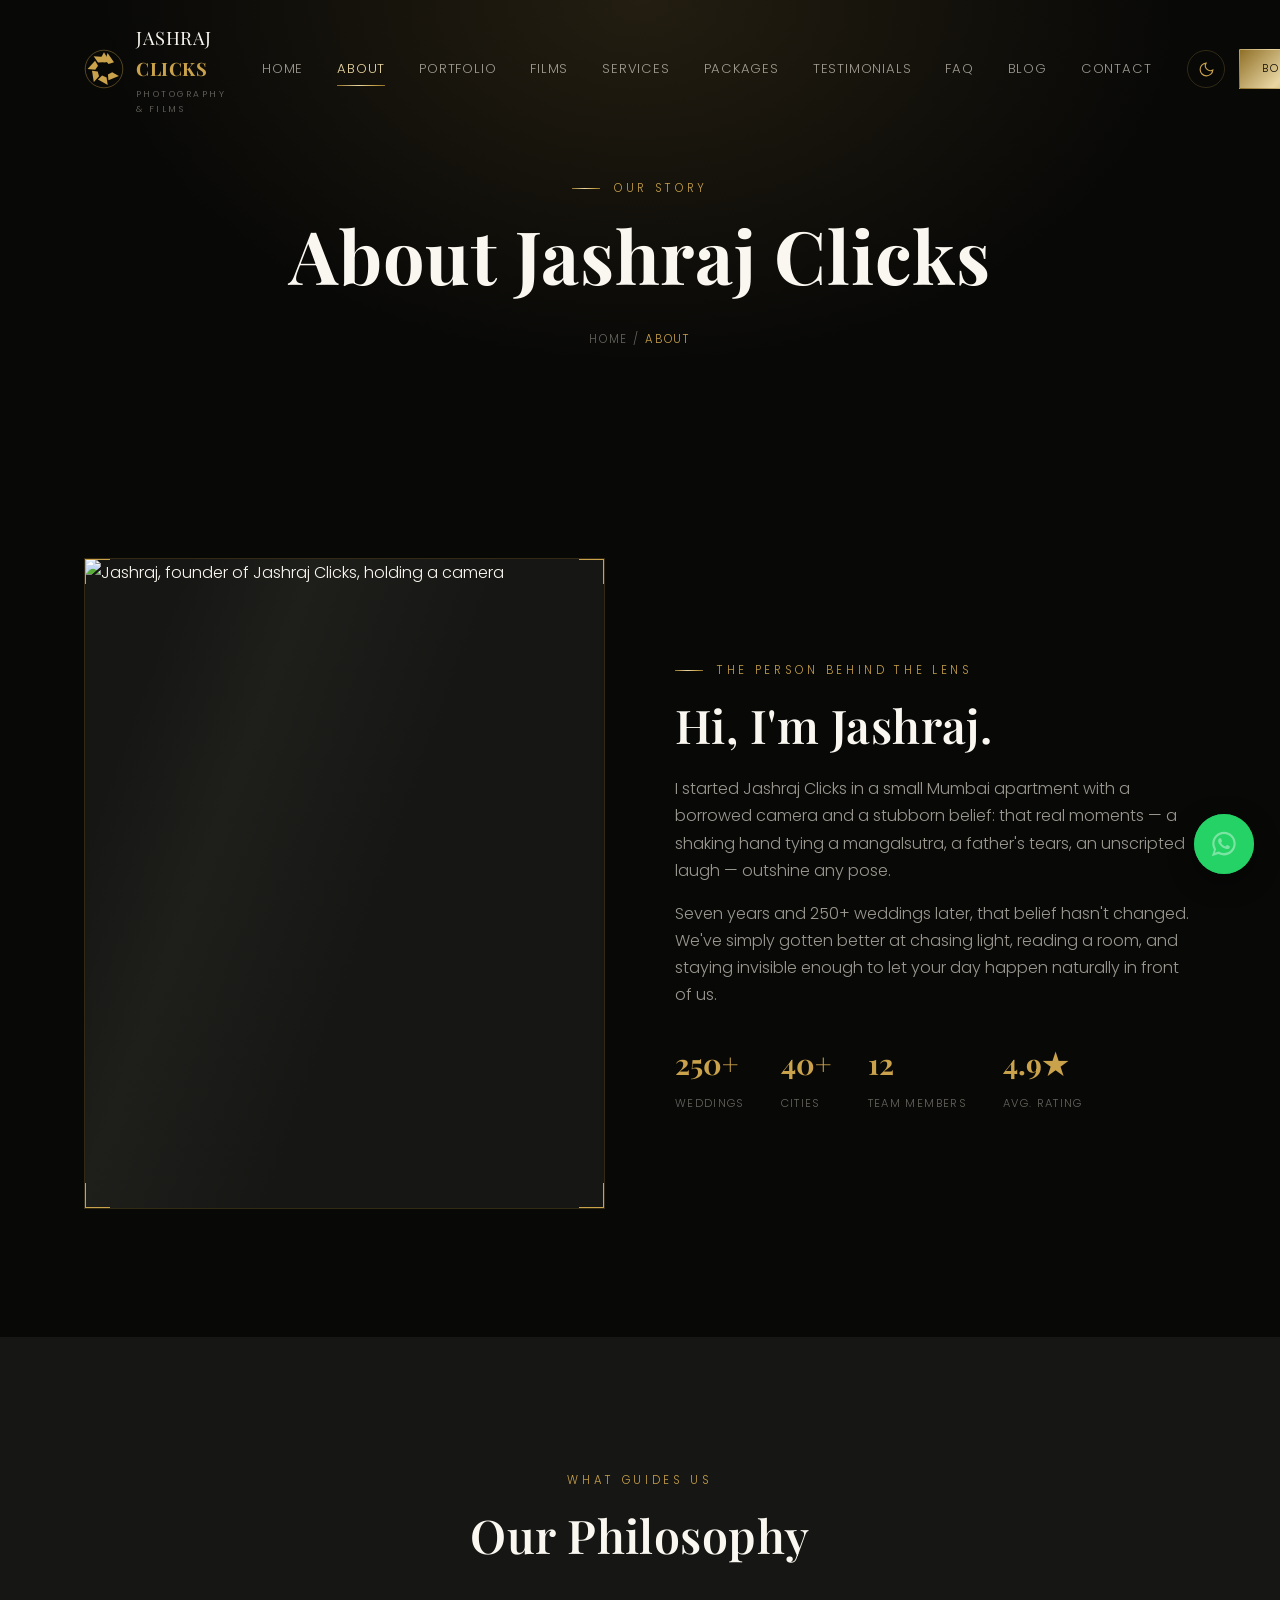
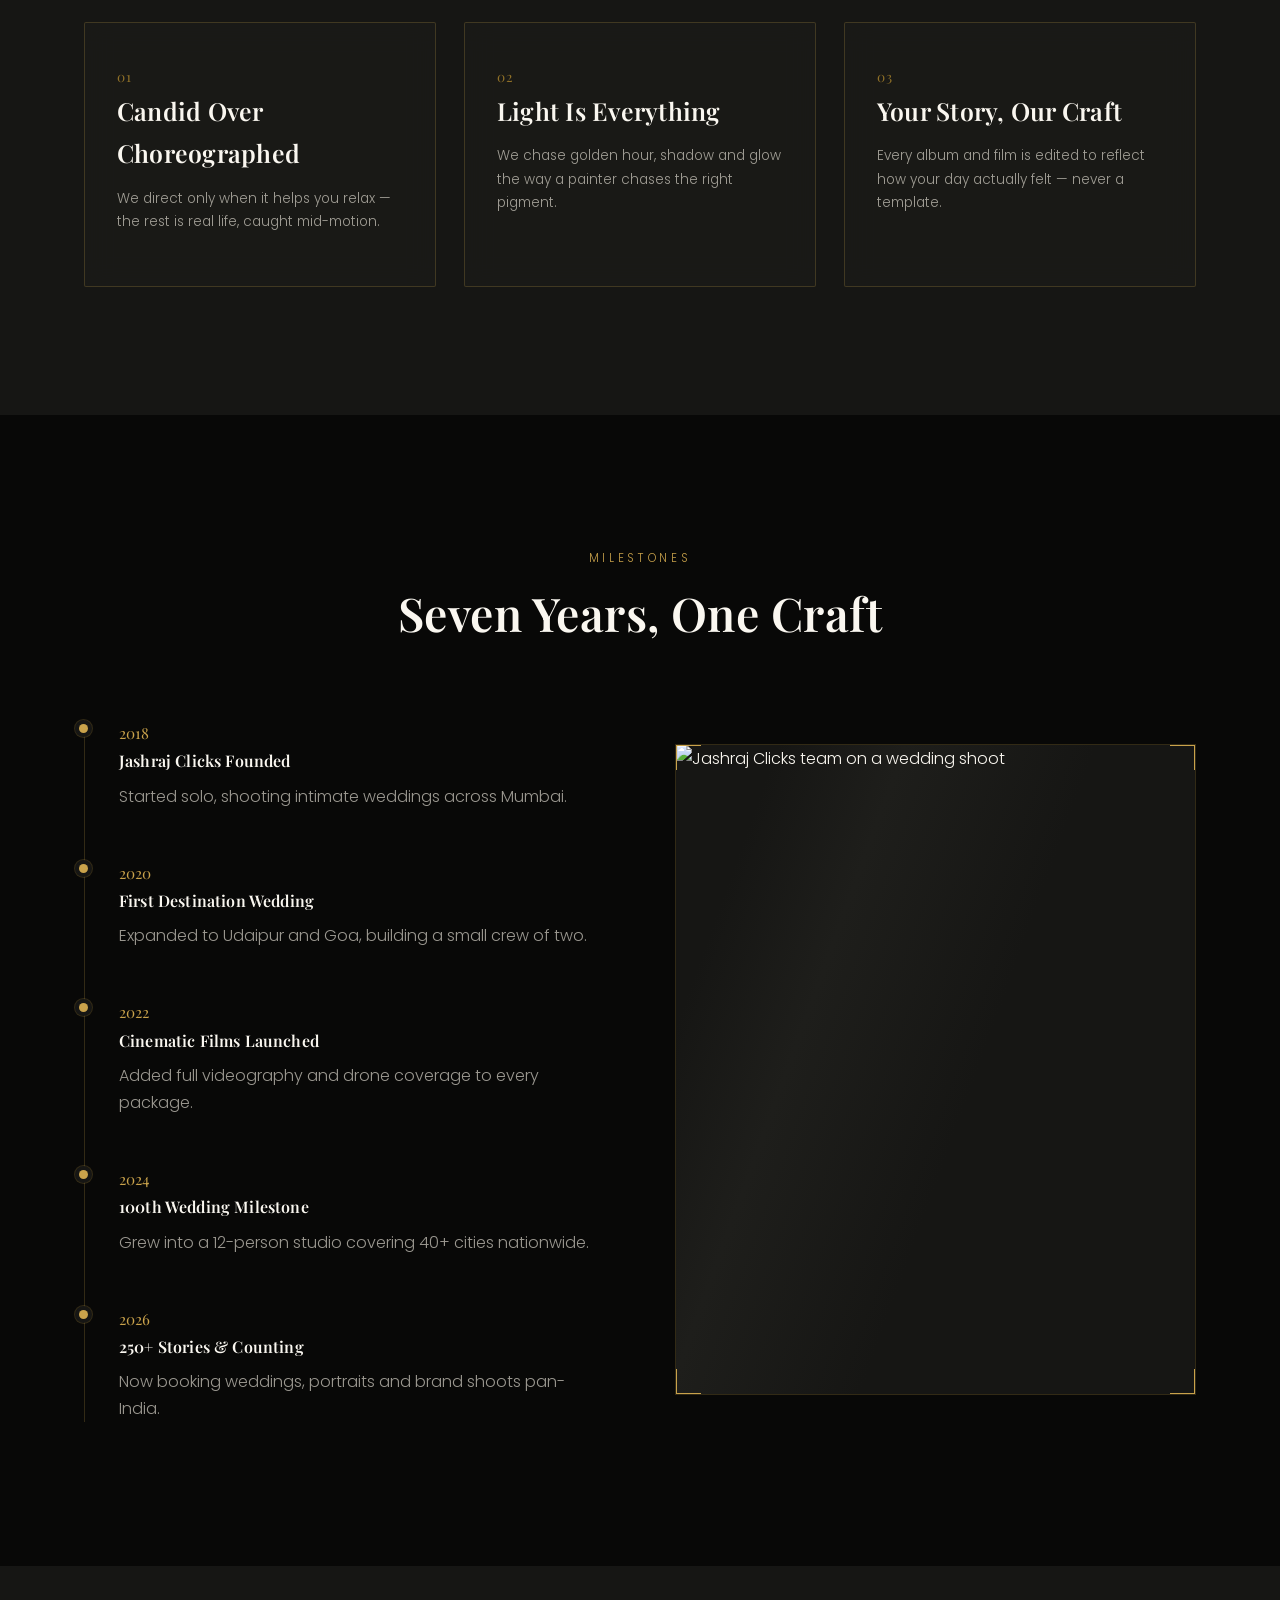
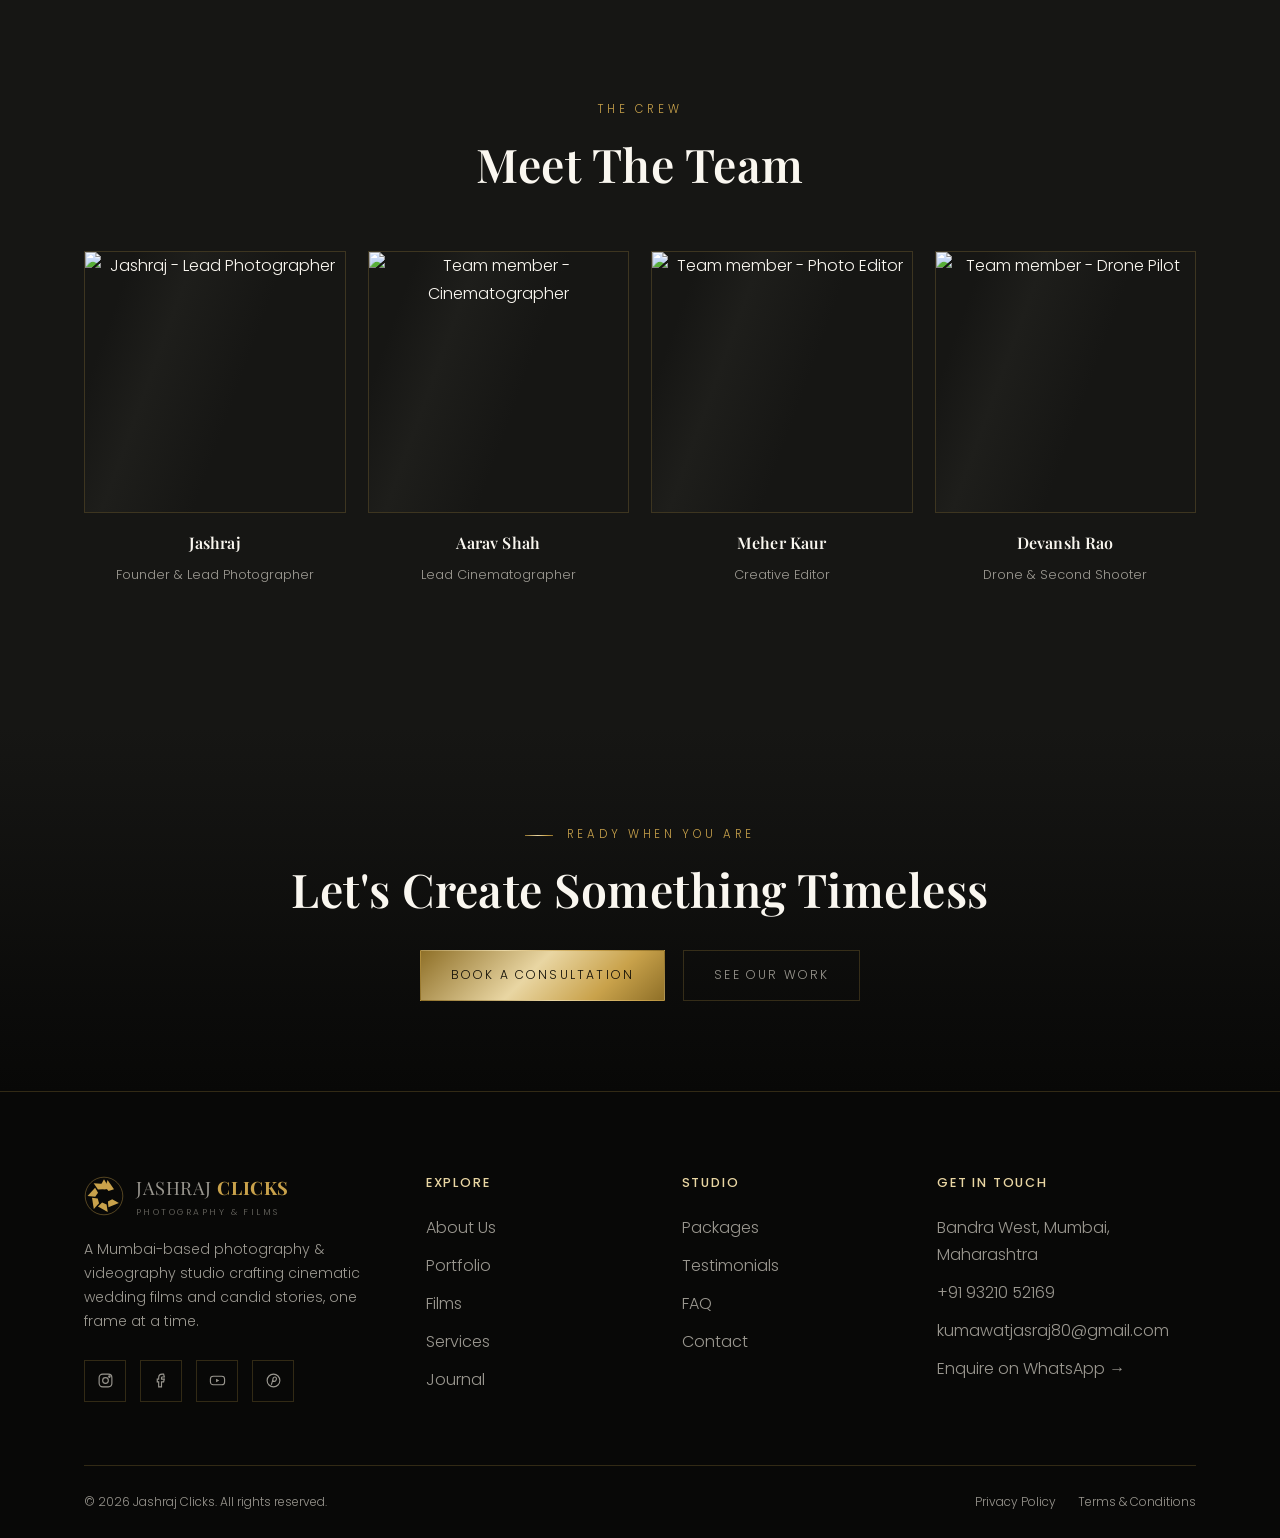
==== about.html @ b6b6d0d6 "Add files via upload" ====
<!DOCTYPE html>
<html lang="en">
<head>
<meta charset="UTF-8">
<meta name="viewport" content="width=device-width, initial-scale=1.0">
<title>About Us | Jashraj Clicks — Wedding Photography Studio</title>
<meta name="description" content="Meet Jashraj Clicks — a Mumbai-based team of wedding photographers and filmmakers with 250+ weddings and 7 years of candid, cinematic storytelling.">
<meta name="keywords" content="wedding photographer, videographer, pre-wedding shoot, candid photography, cinematic wedding film, Jashraj Clicks, portrait photographer, event photography">
<meta name="author" content="Jashraj Clicks">
<link rel="canonical" href="https://www.jashrajclicks.com/about.html">
<meta name="theme-color" content="#080807">

<!-- Open Graph -->
<meta property="og:type" content="website">
<meta property="og:site_name" content="Jashraj Clicks">
<meta property="og:title" content="About Us | Jashraj Clicks — Wedding Photography Studio">
<meta property="og:description" content="Meet Jashraj Clicks — a Mumbai-based team of wedding photographers and filmmakers with 250+ weddings and 7 years of candid, cinematic storytelling.">
<meta property="og:image" content="https://www.jashrajclicks.com/assets/img/og-cover.jpg">
<meta property="og:url" content="https://www.jashrajclicks.com/about.html">
<meta name="twitter:card" content="summary_large_image">
<meta name="twitter:title" content="About Us | Jashraj Clicks — Wedding Photography Studio">
<meta name="twitter:description" content="Meet Jashraj Clicks — a Mumbai-based team of wedding photographers and filmmakers with 250+ weddings and 7 years of candid, cinematic storytelling.">

<link rel="icon" href="data:image/svg+xml,<svg xmlns=%22http://www.w3.org/2000/svg%22 viewBox=%220 0 100 100%22><circle cx=%2250%22 cy=%2250%22 r=%2246%22 fill=%22%23080807%22 stroke=%22%23c9a24b%22 stroke-width=%224%22/><text x=%2250%22 y=%2264%22 font-size=%2250%22 text-anchor=%22middle%22 fill=%22%23c9a24b%22 font-family=%22serif%22>J</text></svg>">

<link rel="preconnect" href="https://fonts.googleapis.com">
<link rel="preconnect" href="https://fonts.gstatic.com" crossorigin>
<link href="https://fonts.googleapis.com/css2?family=Playfair+Display:ital,wght@0,500;0,600;0,700;1,500&family=Poppins:wght@200;300;400;500;600&display=swap" rel="stylesheet">
<link rel="stylesheet" href="assets/css/style.css">

<script type="application/ld+json">
{
  "@context": "https://schema.org",
  "@type": "PhotographyBusiness",
  "name": "Jashraj Clicks",
  "image": "https://www.jashrajclicks.com/assets/img/og-cover.jpg",
  "telephone": "+91-9321052169",
  "email": "kumawatjasraj80@gmail.com",
  "priceRange": "\u20b9\u20b9",
  "areaServed": "IN",
  "url": "https://www.jashrajclicks.com/",
  "sameAs": ["https://www.instagram.com/", "https://www.facebook.com/", "https://www.youtube.com/"]
}
</script>
</head>
<body data-page="about">

<header class="site-header">
  <div class="container">
    <a href="index.html" class="logo">
      <span class="aperture spin"><svg viewBox="0 0 100 100" fill="none" xmlns="http://www.w3.org/2000/svg">
<circle cx="50" cy="50" r="47" stroke="var(--gold)" stroke-width="1"/>
<g class="blade">
<path d="M50 8 L64 32 L50 34 L38 30 Z" fill="var(--gold)"/>
<path d="M87 32 L79 59 L67 51 L69 39 Z" fill="var(--gold)" transform="rotate(51.4 50 50)"/>
<path d="M87 32 L79 59 L67 51 L69 39 Z" fill="var(--gold)" transform="rotate(102.8 50 50)"/>
<path d="M87 32 L79 59 L67 51 L69 39 Z" fill="var(--gold)" transform="rotate(154.2 50 50)"/>
<path d="M87 32 L79 59 L67 51 L69 39 Z" fill="var(--gold)" transform="rotate(205.6 50 50)"/>
<path d="M87 32 L79 59 L67 51 L69 39 Z" fill="var(--gold)" transform="rotate(257 50 50)"/>
<path d="M87 32 L79 59 L67 51 L69 39 Z" fill="var(--gold)" transform="rotate(308.4 50 50)"/>
</g>
</svg></span>
      <span class="logo-text">JASHRAJ <b>CLICKS</b><span class="logo-sub">Photography &amp; Films</span></span>
    </a>
    <nav class="nav-links">
      <a href="index.html" data-nav="home">Home</a>
        <a href="about.html" data-nav="about">About</a>
        <a href="portfolio.html" data-nav="portfolio">Portfolio</a>
        <a href="films.html" data-nav="films">Films</a>
        <a href="services.html" data-nav="services">Services</a>
        <a href="packages.html" data-nav="packages">Packages</a>
        <a href="testimonials.html" data-nav="testimonials">Testimonials</a>
        <a href="faq.html" data-nav="faq">FAQ</a>
        <a href="blog.html" data-nav="blog">Blog</a>
        <a href="contact.html" data-nav="contact">Contact</a>
    </nav>
    <div class="nav-actions">
      <button class="theme-toggle" aria-label="Toggle dark / light mode" title="Toggle theme">
        <svg class="icon-moon" viewBox="0 0 24 24" fill="none" stroke="currentColor" stroke-width="1.6"><path d="M21 12.6A9 9 0 1 1 11.4 3a7 7 0 0 0 9.6 9.6Z"/></svg>
        <svg class="icon-sun" viewBox="0 0 24 24" fill="none" stroke="currentColor" stroke-width="1.6"><circle cx="12" cy="12" r="4.2"/><path d="M12 2v3M12 19v3M4.2 4.2l2.1 2.1M17.7 17.7l2.1 2.1M2 12h3M19 12h3M4.2 19.8l2.1-2.1M17.7 6.3l2.1-2.1"/></svg>
      </button>
      <a href="#" class="btn btn-solid btn-sm book-nav" data-book data-package="General Enquiry">Book Now</a>
      <button class="nav-toggle" aria-label="Menu"><span></span><span></span><span></span></button>
    </div>
  </div>
</header>

<section class="page-hero">
  <div class="container">
    <span class="eyebrow" style="justify-content:center;">Our Story</span>
    <h1>About Jashraj Clicks</h1>
    <div class="breadcrumb"><a href="index.html">Home</a> / <span>About</span></div>
  </div>
</section>

<section>
  <div class="container">
    <div class="split">
      <div class="reveal">
        <div class="frame-photo">
          <img class="lazy" loading="lazy" src="https://picsum.photos/seed/jc-founder/900/1100" alt="Jashraj, founder of Jashraj Clicks, holding a camera">
          <span class="corner tl"></span><span class="corner tr"></span><span class="corner bl"></span><span class="corner br"></span>
        </div>
      </div>
      <div class="reveal reveal-delay-1">
        <span class="eyebrow">The Person Behind The Lens</span>
        <h2>Hi, I'm Jashraj.</h2>
        <p>I started Jashraj Clicks in a small Mumbai apartment with a borrowed camera and a stubborn belief: that real moments — a shaking hand tying a mangalsutra, a father's tears, an unscripted laugh — outshine any pose.</p>
        <p>Seven years and 250+ weddings later, that belief hasn't changed. We've simply gotten better at chasing light, reading a room, and staying invisible enough to let your day happen naturally in front of us.</p>
        <div class="stat-row">
          <div><b>250+</b><span>Weddings</span></div>
          <div><b>40+</b><span>Cities</span></div>
          <div><b>12</b><span>Team Members</span></div>
          <div><b>4.9★</b><span>Avg. Rating</span></div>
        </div>
      </div>
    </div>
  </div>
</section>

<section class="section-alt">
  <div class="container">
    <div class="section-head center reveal">
      <span class="eyebrow">What Guides Us</span>
      <h2>Our Philosophy</h2>
    </div>
    <div class="grid-3">
      <div class="glass service-card reveal">
        <span class="num">01</span>
        <h3>Candid Over Choreographed</h3>
        <p style="font-size:.85rem;">We direct only when it helps you relax — the rest is real life, caught mid-motion.</p>
      </div>
      <div class="glass service-card reveal reveal-delay-1">
        <span class="num">02</span>
        <h3>Light Is Everything</h3>
        <p style="font-size:.85rem;">We chase golden hour, shadow and glow the way a painter chases the right pigment.</p>
      </div>
      <div class="glass service-card reveal reveal-delay-2">
        <span class="num">03</span>
        <h3>Your Story, Our Craft</h3>
        <p style="font-size:.85rem;">Every album and film is edited to reflect how your day actually felt — never a template.</p>
      </div>
    </div>
  </div>
</section>

<section>
  <div class="container">
    <div class="section-head center reveal">
      <span class="eyebrow">Milestones</span>
      <h2>Seven Years, One Craft</h2>
    </div>
    <div class="split">
      <div class="reveal">
        <div class="timeline">
          <div class="timeline-item"><span class="yr">2018</span><h4>Jashraj Clicks Founded</h4><p>Started solo, shooting intimate weddings across Mumbai.</p></div>
          <div class="timeline-item"><span class="yr">2020</span><h4>First Destination Wedding</h4><p>Expanded to Udaipur and Goa, building a small crew of two.</p></div>
          <div class="timeline-item"><span class="yr">2022</span><h4>Cinematic Films Launched</h4><p>Added full videography and drone coverage to every package.</p></div>
          <div class="timeline-item"><span class="yr">2024</span><h4>100th Wedding Milestone</h4><p>Grew into a 12-person studio covering 40+ cities nationwide.</p></div>
          <div class="timeline-item"><span class="yr">2026</span><h4>250+ Stories &amp; Counting</h4><p>Now booking weddings, portraits and brand shoots pan-India.</p></div>
        </div>
      </div>
      <div class="reveal reveal-delay-1">
        <div class="frame-photo">
          <img class="lazy" loading="lazy" src="https://picsum.photos/seed/jc-team1/900/1100" alt="Jashraj Clicks team on a wedding shoot">
          <span class="corner tl"></span><span class="corner tr"></span><span class="corner bl"></span><span class="corner br"></span>
        </div>
      </div>
    </div>
  </div>
</section>

<section class="section-alt">
  <div class="container">
    <div class="section-head center reveal">
      <span class="eyebrow">The Crew</span>
      <h2>Meet The Team</h2>
    </div>
    <div class="grid-4">
      <div class="reveal text-center">
        <div class="frame-photo" style="aspect-ratio:1;"><img class="lazy" loading="lazy" src="https://picsum.photos/seed/jc-m1/500/500" alt="Jashraj - Lead Photographer"></div>
        <h4 style="margin-top:16px;">Jashraj</h4><p style="font-size:.8rem;">Founder &amp; Lead Photographer</p>
      </div>
      <div class="reveal reveal-delay-1 text-center">
        <div class="frame-photo" style="aspect-ratio:1;"><img class="lazy" loading="lazy" src="https://picsum.photos/seed/jc-m2/500/500" alt="Team member - Cinematographer"></div>
        <h4 style="margin-top:16px;">Aarav Shah</h4><p style="font-size:.8rem;">Lead Cinematographer</p>
      </div>
      <div class="reveal reveal-delay-2 text-center">
        <div class="frame-photo" style="aspect-ratio:1;"><img class="lazy" loading="lazy" src="https://picsum.photos/seed/jc-m3/500/500" alt="Team member - Photo Editor"></div>
        <h4 style="margin-top:16px;">Meher Kaur</h4><p style="font-size:.8rem;">Creative Editor</p>
      </div>
      <div class="reveal reveal-delay-3 text-center">
        <div class="frame-photo" style="aspect-ratio:1;"><img class="lazy" loading="lazy" src="https://picsum.photos/seed/jc-m4/500/500" alt="Team member - Drone Pilot"></div>
        <h4 style="margin-top:16px;">Devansh Rao</h4><p style="font-size:.8rem;">Drone &amp; Second Shooter</p>
      </div>
    </div>
  </div>
</section>

<section class="cta-band">
  <div class="container reveal">
    <span class="eyebrow" style="justify-content:center;">Ready When You Are</span>
    <h2>Let's Create Something Timeless</h2>
    <div class="btn-row">
      <a href="#" class="btn btn-solid" data-book data-package="General Enquiry">Book a Consultation</a>
      <a href="portfolio.html" class="btn btn-ghost">See Our Work</a>
    </div>
  </div>
</section>

<footer class="site-footer">
  <div class="container">
    <div class="footer-grid">
      <div>
        <a href="index.html" class="logo" style="margin-bottom:18px; display:inline-flex;">
          <span class="aperture"><svg viewBox="0 0 100 100" fill="none" xmlns="http://www.w3.org/2000/svg">
<circle cx="50" cy="50" r="47" stroke="var(--gold)" stroke-width="1"/>
<g class="blade">
<path d="M50 8 L64 32 L50 34 L38 30 Z" fill="var(--gold)"/>
<path d="M87 32 L79 59 L67 51 L69 39 Z" fill="var(--gold)" transform="rotate(51.4 50 50)"/>
<path d="M87 32 L79 59 L67 51 L69 39 Z" fill="var(--gold)" transform="rotate(102.8 50 50)"/>
<path d="M87 32 L79 59 L67 51 L69 39 Z" fill="var(--gold)" transform="rotate(154.2 50 50)"/>
<path d="M87 32 L79 59 L67 51 L69 39 Z" fill="var(--gold)" transform="rotate(205.6 50 50)"/>
<path d="M87 32 L79 59 L67 51 L69 39 Z" fill="var(--gold)" transform="rotate(257 50 50)"/>
<path d="M87 32 L79 59 L67 51 L69 39 Z" fill="var(--gold)" transform="rotate(308.4 50 50)"/>
</g>
</svg></span>
          <span class="logo-text">JASHRAJ <b>CLICKS</b><span class="logo-sub">Photography &amp; Films</span></span>
        </a>
        <p style="max-width:280px; font-size:.88rem;">A Mumbai-based photography &amp; videography studio crafting cinematic wedding films and candid stories, one frame at a time.</p>
        <div class="social-row">
          <a href="https://instagram.com" target="_blank" rel="noopener" aria-label="Instagram"><svg viewBox="0 0 24 24" fill="none" stroke="currentColor" stroke-width="1.6"><rect x="3" y="3" width="18" height="18" rx="5"/><circle cx="12" cy="12" r="4"/><circle cx="17.5" cy="6.5" r="1"/></svg></a>
          <a href="https://facebook.com" target="_blank" rel="noopener" aria-label="Facebook"><svg viewBox="0 0 24 24" fill="none" stroke="currentColor" stroke-width="1.6"><path d="M15 3h-2a5 5 0 0 0-5 5v2H6v4h2v7h4v-7h3l1-4h-4V8a1 1 0 0 1 1-1h3z"/></svg></a>
          <a href="https://youtube.com" target="_blank" rel="noopener" aria-label="YouTube"><svg viewBox="0 0 24 24" fill="none" stroke="currentColor" stroke-width="1.6"><rect x="2" y="6" width="20" height="12" rx="4"/><path d="M10 9.5v5l4.5-2.5z" fill="currentColor" stroke="none"/></svg></a>
          <a href="https://pinterest.com" target="_blank" rel="noopener" aria-label="Pinterest"><svg viewBox="0 0 24 24" fill="none" stroke="currentColor" stroke-width="1.6"><circle cx="12" cy="12" r="9"/><path d="M9 18c1-3 1.8-6 2.4-8.6a2.4 2.4 0 1 1 4.6 1c-.3 1.6-1.5 2.9-3 2.9-1 0-1.7-.6-1.7-1.6"/></svg></a>
        </div>
      </div>
      <div>
        <h4>Explore</h4>
        <ul>
          <li><a href="about.html">About Us</a></li>
          <li><a href="portfolio.html">Portfolio</a></li>
          <li><a href="films.html">Films</a></li>
          <li><a href="services.html">Services</a></li>
          <li><a href="blog.html">Journal</a></li>
        </ul>
      </div>
      <div>
        <h4>Studio</h4>
        <ul>
          <li><a href="packages.html">Packages</a></li>
          <li><a href="testimonials.html">Testimonials</a></li>
          <li><a href="faq.html">FAQ</a></li>
          <li><a href="contact.html">Contact</a></li>
        </ul>
      </div>
      <div>
        <h4>Get In Touch</h4>
        <ul>
          <li>Bandra West, Mumbai, Maharashtra</li>
          <li><a href="tel:+919321052169">+91 93210 52169</a></li>
          <li><a href="mailto:kumawatjasraj80@gmail.com">kumawatjasraj80@gmail.com</a></li>
          <li><a href="#" data-book data-package="General Enquiry">Enquire on WhatsApp →</a></li>
        </ul>
      </div>
    </div>
    <div class="footer-bottom">
      <span>&copy; <span data-year></span> Jashraj Clicks. All rights reserved.</span>
      <div class="legal-links">
        <a href="privacy.html">Privacy Policy</a>
        <a href="terms.html">Terms &amp; Conditions</a>
      </div>
    </div>
  </div>
</footer>


<!-- Booking Modal -->
<div class="video-modal" id="bookingModal" style="align-items:center;">
  <div class="glass" style="width:min(92vw,560px); max-height:88vh; overflow-y:auto; padding:40px; position:relative;">
    <button class="modal-close video-modal-close" style="position:absolute; top:16px; right:16px; border:1px solid var(--border);" aria-label="Close">&times;</button>
    <span class="eyebrow">Enquire on WhatsApp</span>
    <h3 style="margin-bottom:6px;">Tell us about your day</h3>
    <p style="margin-bottom:26px; font-size:.88rem;">Fill this in and we'll open WhatsApp with your details ready to send.</p>
    <form id="bookingForm">
      <div class="form-row">
        <div class="field"><label for="bk-name">Full Name *</label><input id="bk-name" type="text" placeholder="Your name" required></div>
        <div class="field"><label for="bk-phone">Phone Number *</label><input id="bk-phone" type="tel" placeholder="+91 00000 00000" required></div>
      </div>
      <div class="form-row">
        <div class="field">
          <label for="bk-package">Event Type</label>
          <select id="bk-package">
            <option>Wedding</option>
            <option>Pre-Wedding</option>
            <option>Engagement</option>
            <option>Maternity</option>
            <option>Birthday / Personal</option>
            <option>Corporate Event</option>
            <option>Product / Brand Shoot</option>
            <option>General Enquiry</option>
          </select>
        </div>
        <div class="field"><label for="bk-date">Event Date</label><input id="bk-date" type="date"></div>
      </div>
      <div class="form-row">
        <div class="field"><label for="bk-location">Location</label><input id="bk-location" type="text" placeholder="City / Venue"></div>
        <div class="field">
          <label for="bk-budget">Budget Range</label>
          <select id="bk-budget">
            <option value="">Select budget</option>
            <option>Under ₹25,000</option>
            <option>₹25,000 – ₹50,000</option>
            <option>₹50,000 – ₹1,00,000</option>
            <option>₹1,00,000 – ₹2,50,000</option>
            <option>Above ₹2,50,000</option>
          </select>
        </div>
      </div>
      <div class="field"><label for="bk-notes">Additional Requirements</label><textarea id="bk-notes" placeholder="Number of guests, shot list, drone, album, anything else..."></textarea></div>
      <button type="submit" class="btn btn-solid" style="width:100%;">Send Enquiry via WhatsApp</button>
    </form>
  </div>
</div>


<!-- Lightbox -->
<div class="lightbox" id="lightbox">
  <div class="lightbox-inner">
    <button class="lightbox-close" aria-label="Close">&times;</button>
    <button class="lightbox-prev" aria-label="Previous">&#8249;</button>
    <img src="" alt="">
    <button class="lightbox-next" aria-label="Next">&#8250;</button>
  </div>
</div>


<!-- Video Modal -->
<div class="video-modal" id="videoModal">
  <div class="video-modal-inner">
    <button class="video-modal-close" aria-label="Close">&times;</button>
    <iframe src="" title="Film" allow="autoplay; fullscreen" allowfullscreen frameborder="0"></iframe>
  </div>
</div>


<a href="#" class="float-whatsapp" aria-label="Chat on WhatsApp">
  <span class="pulse"></span>
  <svg viewBox="0 0 32 32"><path d="M16.001 3C9.096 3 3.5 8.596 3.5 15.5c0 2.42.674 4.68 1.845 6.61L3 29l7.06-2.3a12.44 12.44 0 0 0 5.94 1.5h.001c6.905 0 12.5-5.596 12.5-12.5S22.906 3 16.001 3Zm0 22.7a10.16 10.16 0 0 1-5.19-1.42l-.372-.22-4.19 1.365 1.386-4.08-.243-.39a10.15 10.15 0 0 1-1.59-5.455c0-5.62 4.58-10.2 10.2-10.2 5.62 0 10.2 4.58 10.2 10.2 0 5.62-4.58 10.2-10.2 10.2Zm5.6-7.64c-.307-.154-1.815-.895-2.096-.998-.28-.103-.485-.154-.69.154-.204.307-.79.998-.968 1.203-.178.205-.357.23-.664.077-.307-.154-1.296-.478-2.47-1.526-.913-.815-1.53-1.822-1.708-2.13-.178-.307-.02-.473.134-.626.137-.137.307-.358.46-.537.154-.18.205-.307.307-.512.103-.205.051-.384-.026-.538-.077-.154-.69-1.665-.947-2.28-.25-.6-.503-.52-.69-.53-.178-.008-.383-.01-.588-.01-.205 0-.538.077-.82.384-.281.307-1.075 1.05-1.075 2.562 0 1.512 1.1 2.973 1.253 3.178.154.205 2.166 3.31 5.25 4.64.734.317 1.306.507 1.752.649.736.234 1.406.2 1.936.122.59-.088 1.815-.742 2.072-1.459.256-.717.256-1.331.18-1.459-.077-.128-.282-.205-.588-.358Z"/></svg>
</a>
<button class="back-to-top" aria-label="Back to top">
  <svg viewBox="0 0 24 24" fill="none" stroke="currentColor" stroke-width="2"><path d="M12 19V5M5 12l7-7 7 7"/></svg>
</button>

<script src="assets/js/main.js"></script>
</body>
</html>
---- assets/css/style.css ----
/* =========================================================
   JASHRAJ CLICKS — Luxury Black & Gold Portfolio
   Design tokens
   ========================================================= */
:root{
  --black:#080807;
  --black-2:#0f0f0e;
  --charcoal:#161614;
  --charcoal-2:#1e1e1b;
  --hairline: rgba(201,162,75,0.22);
  --gold:#c9a24b;
  --gold-light:#e9d6a3;
  --gold-deep:#8f7028;
  --gold-grad: linear-gradient(135deg,#8f7028 0%,#e9d6a3 45%,#c9a24b 75%,#8f7028 100%);
  --cream:#f4efe4;
  --ivory:#faf7f0;
  --text-dim: rgba(244,239,228,0.62);
  --text-dimmer: rgba(244,239,228,0.4);
  --shadow-gold: 0 8px 30px rgba(201,162,75,0.15);
  --radius: 2px;
  --ease: cubic-bezier(.22,.61,.36,1);
  --font-display: 'Playfair Display', serif;
  --font-body: 'Poppins', sans-serif;

  --bg: var(--black);
  --bg-alt: var(--charcoal);
  --surface: rgba(30,30,27,0.55);
  --text: var(--ivory);
  --text-muted: var(--text-dim);
  --border: var(--hairline);
}

/* Light mode */
[data-theme="light"]{
  --bg: var(--ivory);
  --bg-alt: #efe9db;
  --surface: rgba(255,255,255,0.55);
  --text: #171512;
  --text-muted: #5a5348;
  --border: rgba(143,112,40,0.28);
  --text-dimmer: rgba(23,21,18,0.45);
}

*,*::before,*::after{box-sizing:border-box;}
html{scroll-behavior:smooth;}
@media (prefers-reduced-motion: reduce){
  html{scroll-behavior:auto;}
  *,*::before,*::after{animation-duration:0.001ms !important; animation-iteration-count:1 !important; transition-duration:0.001ms !important;}
}

body{
  margin:0;
  background:var(--bg);
  color:var(--text);
  font-family:var(--font-body);
  font-weight:300;
  line-height:1.7;
  -webkit-font-smoothing:antialiased;
  overflow-x:hidden;
  transition:background .4s var(--ease), color .4s var(--ease);
}

img{max-width:100%;display:block;}
a{color:inherit;text-decoration:none;}
ul{list-style:none;margin:0;padding:0;}
button{font-family:inherit;cursor:pointer;}
input,textarea,select{font-family:inherit;}

::selection{background:var(--gold); color:#0a0a08;}

:focus-visible{
  outline: 2px solid var(--gold);
  outline-offset: 3px;
}

.container{
  max-width:1240px;
  margin:0 auto;
  padding:0 clamp(20px,5vw,64px);
}

h1,h2,h3,h4{
  font-family:var(--font-display);
  font-weight:600;
  letter-spacing:.01em;
  margin:0 0 .5em;
  color:var(--text);
}
h1{font-size:clamp(2.6rem,6vw,4.6rem); line-height:1.05; font-weight:700;}
h2{font-size:clamp(1.9rem,4vw,2.9rem); line-height:1.15;}
h3{font-size:clamp(1.2rem,2vw,1.55rem);}
p{margin:0 0 1em; color:var(--text-muted); font-weight:300;}

.eyebrow{
  font-family:var(--font-body);
  text-transform:uppercase;
  letter-spacing:.32em;
  font-size:.72rem;
  color:var(--gold);
  display:inline-flex;
  align-items:center;
  gap:14px;
  margin-bottom:18px;
}
.eyebrow::before{
  content:"";
  width:28px;height:1px;
  background:var(--gold-grad);
}

/* =========== Aperture mark (signature element) =========== */
.aperture{
  width:40px;height:40px;position:relative;flex-shrink:0;
}
.aperture svg{width:100%;height:100%;display:block;}
.aperture .blade{
  transform-origin:50px 50px;
  transition: transform .6s var(--ease);
}
.logo:hover .aperture .blade{
  transform: rotate(18deg) scale(0.92);
}
.aperture.spin .blade{animation: apertureSpin 6s linear infinite;}
@keyframes apertureSpin{
  0%{transform:rotate(0deg);}
  50%{transform:rotate(14deg) scale(.93);}
  100%{transform:rotate(0deg);}
}

.logo{
  display:flex;align-items:center;gap:12px;
  font-family:var(--font-display);
  font-size:1.15rem;
  letter-spacing:.03em;
  color:var(--text);
}
.logo .logo-text b{color:var(--gold); font-weight:700;}
.logo .logo-sub{
  display:block;font-family:var(--font-body);
  font-size:.55rem; letter-spacing:.28em; text-transform:uppercase;
  color:var(--text-dimmer); margin-top:2px;
}

/* =========================== NAV =========================== */
.site-header{
  position:fixed; top:0; left:0; right:0; z-index:900;
  padding:22px 0;
  transition: background .4s var(--ease), padding .4s var(--ease), border-color .4s var(--ease), backdrop-filter .4s var(--ease);
  border-bottom:1px solid transparent;
}
.site-header.scrolled{
  padding:12px 0;
  background: color-mix(in srgb, var(--bg) 78%, transparent);
  backdrop-filter: blur(18px) saturate(140%);
  -webkit-backdrop-filter: blur(18px) saturate(140%);
  border-bottom:1px solid var(--border);
}
.site-header .container{display:flex;align-items:center;justify-content:space-between;gap:20px;}

.nav-links{display:flex;align-items:center;gap:2px;}
.nav-links a{
  padding:10px 16px;
  font-size:.82rem;
  letter-spacing:.06em;
  text-transform:uppercase;
  color:var(--text-muted);
  position:relative;
  transition:color .3s;
}
.nav-links a::after{
  content:"";
  position:absolute; left:16px; right:16px; bottom:4px; height:1px;
  background:var(--gold-grad);
  transform:scaleX(0); transform-origin:left;
  transition:transform .35s var(--ease);
}
.nav-links a:hover, .nav-links a.active{color:var(--gold-light);}
.nav-links a:hover::after, .nav-links a.active::after{transform:scaleX(1);}

.nav-actions{display:flex;align-items:center;gap:14px;}

.theme-toggle{
  width:38px;height:38px;border-radius:50%;
  border:1px solid var(--border);
  background:transparent; color:var(--gold);
  display:flex;align-items:center;justify-content:center;
  transition:transform .4s var(--ease), background .3s, border-color .3s;
}
.theme-toggle:hover{background:var(--surface); transform:rotate(20deg);}
.theme-toggle svg{width:17px;height:17px;}
.theme-toggle .icon-sun{display:none;}
[data-theme="light"] .theme-toggle .icon-moon{display:none;}
[data-theme="light"] .theme-toggle .icon-sun{display:block;}

.btn{
  display:inline-flex; align-items:center; justify-content:center; gap:10px;
  padding:14px 30px;
  font-size:.76rem; letter-spacing:.18em; text-transform:uppercase;
  border:1px solid var(--gold);
  color:var(--gold-light);
  background:transparent;
  position:relative; overflow:hidden;
  transition:color .4s var(--ease), border-color .4s var(--ease);
  white-space:nowrap;
}
.btn::before{
  content:"";
  position:absolute; inset:0;
  background:var(--gold-grad);
  transform:translateX(-101%);
  transition:transform .45s var(--ease);
  z-index:-1;
}
.btn:hover{color:#100d05;}
.btn:hover::before{transform:translateX(0);}
.btn-solid{background:var(--gold-grad); color:#100d05; border-color:transparent;}
.btn-solid::before{display:none;}
.btn-solid:hover{filter:brightness(1.12); color:#100d05;}
.btn-ghost{border-color:var(--border); color:var(--text-muted);}
.btn-ghost::before{background:var(--surface);}
.btn-ghost:hover{color:var(--text);}
.btn-sm{padding:10px 22px; font-size:.68rem;}

.nav-toggle{
  display:none; flex-direction:column; gap:5px;
  width:40px;height:40px; border:1px solid var(--border); background:transparent;
  align-items:center; justify-content:center;
}
.nav-toggle span{width:18px;height:1px;background:var(--gold); transition:.3s;}

/* Mobile nav */
@media (max-width: 980px){
  .nav-links{
    position:fixed; inset:0 0 0 auto; top:0; height:100vh; width:min(78vw,360px);
    background: color-mix(in srgb, var(--bg) 96%, transparent);
    backdrop-filter: blur(20px);
    flex-direction:column; align-items:flex-start; justify-content:center;
    gap:6px; padding:40px;
    transform:translateX(100%); transition:transform .5s var(--ease);
    border-left:1px solid var(--border);
  }
  .nav-links.open{transform:translateX(0);}
  .nav-links a{width:100%; padding:14px 0; font-size:1rem; border-bottom:1px solid var(--border);}
  .nav-toggle{display:flex;}
  .nav-actions .btn-sm.book-nav{display:none;}
}

/* =========================== HERO =========================== */
.hero{
  position:relative; min-height:100vh; display:flex; align-items:center;
  overflow:hidden; padding-top:120px;
}
.hero-bg{
  position:absolute; inset:0; z-index:0;
  background: radial-gradient(ellipse at 70% 20%, rgba(201,162,75,0.12), transparent 55%),
              linear-gradient(180deg, var(--black) 0%, var(--black-2) 60%, var(--charcoal) 100%);
}
[data-theme="light"] .hero-bg{
  background: radial-gradient(ellipse at 70% 20%, rgba(201,162,75,0.18), transparent 55%),
              linear-gradient(180deg, #fffdf8 0%, var(--ivory) 100%);
}
.hero-bg::after{
  content:""; position:absolute; inset:0;
  background-image:
    linear-gradient(var(--hairline) 1px, transparent 1px),
    linear-gradient(90deg, var(--hairline) 1px, transparent 1px);
  background-size:64px 64px;
  opacity:.35;
  mask-image: radial-gradient(ellipse at 60% 30%, black, transparent 70%);
}
.hero-frame{
  position:absolute; inset:24px; border:1px solid var(--border); pointer-events:none; z-index:2;
}
.corner{position:absolute; width:26px; height:26px; border-color:var(--gold);}
.corner.tl{top:-1px;left:-1px;border-top:2px solid;border-left:2px solid;}
.corner.tr{top:-1px;right:-1px;border-top:2px solid;border-right:2px solid;}
.corner.bl{bottom:-1px;left:-1px;border-bottom:2px solid;border-left:2px solid;}
.corner.br{bottom:-1px;right:-1px;border-bottom:2px solid;border-right:2px solid;}

.hero .container{position:relative; z-index:3; display:grid; grid-template-columns:1.4fr .8fr; gap:40px; align-items:end; padding-bottom:90px;}
.hero-tagline{
  font-family:var(--font-display); font-style:italic; color:var(--gold-light);
  font-size:clamp(1rem,1.6vw,1.3rem); margin-top:26px;
}
.hero-desc{max-width:420px; margin-left:auto;}
.hero-cta{display:flex; gap:16px; margin-top:36px; flex-wrap:wrap;}
.hero-stats{
  display:flex; gap:40px; margin-top:70px; padding-top:30px; border-top:1px solid var(--border);
  grid-column:1/-1;
}
.hero-stat b{display:block; font-family:var(--font-display); font-size:2rem; color:var(--gold);}
.hero-stat span{font-size:.72rem; letter-spacing:.14em; text-transform:uppercase; color:var(--text-dimmer);}

.scroll-cue{
  position:absolute; bottom:34px; left:50%; transform:translateX(-50%); z-index:3;
  display:flex; flex-direction:column; align-items:center; gap:10px;
  color:var(--text-dimmer); font-size:.65rem; letter-spacing:.3em; text-transform:uppercase;
}
.scroll-cue .line{width:1px;height:40px; background:linear-gradient(var(--gold), transparent); animation:scrollLine 2s infinite;}
@keyframes scrollLine{0%{transform:scaleY(0); transform-origin:top;}50%{transform:scaleY(1); transform-origin:top;}50.01%{transform-origin:bottom;}100%{transform:scaleY(0); transform-origin:bottom;}}

@media (max-width:900px){
  .hero .container{grid-template-columns:1fr; padding-bottom:60px;}
  .hero-desc{margin-left:0;}
  .hero-stats{gap:26px; flex-wrap:wrap;}
}

/* =========================== SECTIONS =========================== */
section{position:relative; padding:clamp(70px,10vw,140px) 0;}
.section-alt{background:var(--bg-alt);}
.section-head{max-width:640px; margin-bottom:60px;}
.section-head.center{margin-left:auto; margin-right:auto; text-align:center;}
.section-head.center .eyebrow::before{display:none;}
.divider{
  height:1px; background:linear-gradient(90deg, transparent, var(--gold), transparent);
  margin:0 auto; width:100%;
}

/* reveal-on-scroll */
.reveal{opacity:0; transform:translateY(34px); transition:opacity .9s var(--ease), transform .9s var(--ease);}
.reveal.in{opacity:1; transform:none;}
.reveal-delay-1{transition-delay:.08s;} .reveal-delay-2{transition-delay:.16s;} .reveal-delay-3{transition-delay:.24s;} .reveal-delay-4{transition-delay:.32s;}

/* =========================== GLASS CARD =========================== */
.glass{
  background:var(--surface);
  backdrop-filter:blur(16px) saturate(140%);
  -webkit-backdrop-filter:blur(16px) saturate(140%);
  border:1px solid var(--border);
  border-radius:var(--radius);
}

/* =========================== GRID / SERVICES =========================== */
.grid-3{display:grid; grid-template-columns:repeat(3,1fr); gap:28px;}
.grid-2{display:grid; grid-template-columns:repeat(2,1fr); gap:28px;}
.grid-4{display:grid; grid-template-columns:repeat(4,1fr); gap:22px;}
@media (max-width:960px){.grid-3,.grid-4{grid-template-columns:repeat(2,1fr);}}
@media (max-width:640px){.grid-3,.grid-4,.grid-2{grid-template-columns:1fr;}}

.service-card{
  padding:40px 32px; position:relative; overflow:hidden;
  transition:transform .5s var(--ease), border-color .5s var(--ease);
}
.service-card:hover{transform:translateY(-8px); border-color:var(--gold);}
.service-card .num{
  font-family:var(--font-display); font-size:.85rem; color:var(--gold-deep); letter-spacing:.1em;
}
.service-icon{width:44px;height:44px; margin-bottom:22px; color:var(--gold);}
.service-icon svg{width:100%;height:100%;}
.service-card h3{margin-bottom:12px;}
.service-card ul{margin-top:16px;}
.service-card ul li{
  font-size:.85rem; color:var(--text-dimmer); padding:5px 0 5px 18px; position:relative;
}
.service-card ul li::before{content:"—"; position:absolute; left:0; color:var(--gold);}

/* =========================== ABOUT SPLIT =========================== */
.split{display:grid; grid-template-columns:1fr 1fr; gap:70px; align-items:center;}
@media (max-width:900px){.split{grid-template-columns:1fr; gap:36px;}}
.frame-photo{
  position:relative; aspect-ratio:4/5; overflow:hidden;
  border:1px solid var(--border);
}
.frame-photo img{width:100%;height:100%;object-fit:cover; transition:transform .8s var(--ease);}
.frame-photo:hover img{transform:scale(1.06);}
.frame-photo .corner{border-color:var(--gold);}
.stat-row{display:flex; gap:36px; margin-top:30px; flex-wrap:wrap;}
.stat-row div b{display:block; font-family:var(--font-display); font-size:1.8rem; color:var(--gold);}
.stat-row div span{font-size:.7rem; letter-spacing:.12em; text-transform:uppercase; color:var(--text-dimmer);}

/* Timeline (About) */
.timeline{border-left:1px solid var(--border); padding-left:34px; margin-top:20px;}
.timeline-item{position:relative; padding-bottom:34px;}
.timeline-item:last-child{padding-bottom:0;}
.timeline-item::before{
  content:""; position:absolute; left:-40px; top:4px; width:9px;height:9px;border-radius:50%;
  background:var(--gold); box-shadow:0 0 0 4px var(--bg-alt), 0 0 0 5px var(--border);
}
.timeline-item .yr{font-family:var(--font-display); color:var(--gold); font-size:.95rem;}

/* =========================== MASONRY PORTFOLIO =========================== */
.filter-bar{display:flex; gap:10px; flex-wrap:wrap; justify-content:center; margin-bottom:50px;}
.filter-btn{
  padding:9px 22px; border:1px solid var(--border); background:transparent; color:var(--text-muted);
  font-size:.72rem; letter-spacing:.14em; text-transform:uppercase; transition:.35s;
}
.filter-btn:hover, .filter-btn.active{border-color:var(--gold); color:var(--gold-light); background:var(--surface);}

.masonry{columns:3 260px; column-gap:18px;}
@media (max-width:700px){.masonry{columns:1 260px;}}
.masonry-item{
  break-inside:avoid; margin-bottom:18px; position:relative; overflow:hidden;
  border:1px solid var(--border); cursor:pointer;
}
.masonry-item img{width:100%;display:block; transition:transform .7s var(--ease); background:var(--charcoal-2);}
.masonry-item:hover img{transform:scale(1.08);}
.masonry-overlay{
  position:absolute; inset:0; background:linear-gradient(0deg, rgba(6,5,3,.88), rgba(6,5,3,0) 55%);
  opacity:0; transition:opacity .4s var(--ease); display:flex; flex-direction:column; justify-content:flex-end; padding:20px;
}
.masonry-item:hover .masonry-overlay{opacity:1;}
.masonry-overlay .cat{font-size:.65rem; letter-spacing:.2em; text-transform:uppercase; color:var(--gold-light);}
.masonry-overlay h4{color:#fff; margin:6px 0 0; font-size:1.05rem;}
.corner-frame{position:absolute; inset:10px; pointer-events:none; opacity:0; transition:opacity .4s;}
.masonry-item:hover .corner-frame{opacity:1;}
.corner-frame .corner{width:16px;height:16px;}

/* Lightbox */
.lightbox{
  position:fixed; inset:0; z-index:2000; background:rgba(5,4,3,.94);
  display:flex; align-items:center; justify-content:center;
  opacity:0; visibility:hidden; transition:opacity .4s var(--ease);
  backdrop-filter:blur(6px);
}
.lightbox.open{opacity:1; visibility:visible;}
.lightbox-inner{max-width:min(90vw,1000px); max-height:86vh; position:relative;}
.lightbox-inner img{max-width:100%; max-height:86vh; object-fit:contain; border:1px solid var(--gold);}
.lightbox-close, .lightbox-prev, .lightbox-next{
  position:absolute; background:transparent; border:1px solid var(--border); color:var(--gold-light);
  width:46px;height:46px; display:flex; align-items:center; justify-content:center; transition:.3s;
}
.lightbox-close:hover, .lightbox-prev:hover, .lightbox-next:hover{border-color:var(--gold); background:var(--surface);}
.lightbox-close{top:-60px; right:0;}
.lightbox-prev{left:-60px; top:50%; transform:translateY(-50%);}
.lightbox-next{right:-60px; top:50%; transform:translateY(-50%);}
@media (max-width:800px){
  .lightbox-prev{left:8px;} .lightbox-next{right:8px;} .lightbox-close{top:8px;right:8px;}
}

/* =========================== FILMS / VIDEO =========================== */
.film-card{position:relative; aspect-ratio:16/10; overflow:hidden; border:1px solid var(--border); cursor:pointer;}
.film-card img{width:100%;height:100%;object-fit:cover; transition:transform .7s var(--ease), filter .5s;}
.film-card:hover img{transform:scale(1.06); filter:brightness(.6);}
.play-btn{
  position:absolute; inset:0; margin:auto; width:70px;height:70px; border-radius:50%;
  border:1px solid var(--gold); display:flex; align-items:center; justify-content:center;
  background:rgba(8,8,7,.5); backdrop-filter:blur(4px);
  transition:transform .4s var(--ease), background .4s;
}
.film-card:hover .play-btn{transform:scale(1.12); background:var(--gold-grad);}
.play-btn svg{width:20px;height:20px; color:var(--gold-light); margin-left:3px;}
.film-card:hover .play-btn svg{color:#100d05;}
.film-meta{position:absolute; left:0; right:0; bottom:0; padding:20px; background:linear-gradient(0deg, rgba(6,5,3,.9), transparent);}
.film-meta .cat{font-size:.65rem; letter-spacing:.2em; text-transform:uppercase; color:var(--gold-light);}
.film-meta h4{color:#fff; margin:4px 0 0;}

.video-modal{
  position:fixed; inset:0; z-index:2000; background:rgba(5,4,3,.94);
  display:flex; align-items:center; justify-content:center; opacity:0; visibility:hidden; transition:.4s;
}
.video-modal.open{opacity:1; visibility:visible;}
.video-modal-inner{width:min(90vw,900px); aspect-ratio:16/9; position:relative; border:1px solid var(--gold);}
.video-modal-inner iframe{width:100%;height:100%;}
.video-modal-close{position:absolute; top:-50px; right:0; background:none; border:1px solid var(--border); color:var(--gold-light); width:40px;height:40px;}

/* =========================== PACKAGES / PRICING =========================== */
.pricing-toggle{display:flex; justify-content:center; align-items:center; gap:16px; margin-bottom:50px;}
.pkg-card{
  padding:44px 34px; text-align:center; position:relative; display:flex; flex-direction:column;
  transition:transform .5s var(--ease), border-color .4s;
}
.pkg-card.featured{border-color:var(--gold); transform:scale(1.03); box-shadow:var(--shadow-gold);}
.pkg-card:hover{transform:translateY(-8px);}
.pkg-card.featured:hover{transform:scale(1.03) translateY(-8px);}
.pkg-badge{
  position:absolute; top:-14px; left:50%; transform:translateX(-50%);
  background:var(--gold-grad); color:#100d05; font-size:.62rem; letter-spacing:.18em; text-transform:uppercase;
  padding:7px 18px;
}
.pkg-name{font-family:var(--font-display); font-size:.85rem; letter-spacing:.2em; text-transform:uppercase; color:var(--gold);}
.pkg-price{font-family:var(--font-display); font-size:2.6rem; margin:14px 0 4px; color:var(--text);}
.pkg-price span{font-size:.9rem; color:var(--text-dimmer); font-family:var(--font-body);}
.pkg-desc{font-size:.82rem; margin-bottom:20px;}
.pkg-list{text-align:left; margin:22px 0; flex-grow:1;}
.pkg-list li{padding:9px 0; border-top:1px solid var(--border); font-size:.86rem; display:flex; gap:10px; align-items:flex-start;}
.pkg-list li svg{width:14px;height:14px; color:var(--gold); flex-shrink:0; margin-top:4px;}

/* =========================== TESTIMONIALS =========================== */
.testi-track{display:flex; gap:26px; overflow-x:auto; scroll-snap-type:x mandatory; padding-bottom:20px; margin:0 -4px;}
.testi-track::-webkit-scrollbar{height:5px;}
.testi-track::-webkit-scrollbar-thumb{background:var(--gold-deep);}
.testi-card{
  scroll-snap-align:start; min-width:min(420px,84vw); padding:38px 32px; position:relative;
}
.testi-card .quote-mark{font-family:var(--font-display); font-size:3.4rem; color:var(--gold-deep); line-height:0; display:block; margin-bottom:10px;}
.testi-stars{color:var(--gold); font-size:.85rem; letter-spacing:2px; margin-bottom:14px;}
.testi-person{display:flex; align-items:center; gap:14px; margin-top:22px;}
.testi-person img{width:48px;height:48px;border-radius:50%;object-fit:cover; border:1px solid var(--gold);}
.testi-person b{display:block; font-size:.9rem;}
.testi-person span{font-size:.72rem; color:var(--text-dimmer);}
.testi-nav{display:flex; gap:12px; justify-content:center; margin-top:30px;}
.testi-nav button{width:40px;height:40px; border:1px solid var(--border); background:transparent; color:var(--gold);}
.testi-nav button:hover{border-color:var(--gold); background:var(--surface);}

/* Instagram strip */
.insta-strip{display:grid; grid-template-columns:repeat(6,1fr); gap:14px;}
@media (max-width:900px){.insta-strip{grid-template-columns:repeat(3,1fr);}}
.insta-item{position:relative; aspect-ratio:1; overflow:hidden;}
.insta-item img{width:100%;height:100%;object-fit:cover; transition:transform .6s;}
.insta-item:hover img{transform:scale(1.1);}
.insta-item .insta-icon{position:absolute; inset:0; display:flex; align-items:center; justify-content:center; background:rgba(8,8,7,0); transition:background .4s;}
.insta-item:hover .insta-icon{background:rgba(8,8,7,.55);}
.insta-item .insta-icon svg{width:24px;height:24px; color:#fff; opacity:0; transition:opacity .4s;}
.insta-item:hover .insta-icon svg{opacity:1;}

/* =========================== FAQ ACCORDION =========================== */
.accordion-item{border-bottom:1px solid var(--border);}
.accordion-head{
  width:100%; display:flex; justify-content:space-between; align-items:center; gap:20px;
  padding:24px 4px; background:none; border:none; color:var(--text); text-align:left;
  font-family:var(--font-display); font-size:1.08rem;
}
.accordion-head .plus{width:22px;height:22px; position:relative; flex-shrink:0;}
.accordion-head .plus::before, .accordion-head .plus::after{
  content:""; position:absolute; background:var(--gold); top:50%; left:50%; transform:translate(-50%,-50%);
}
.accordion-head .plus::before{width:14px;height:1px;}
.accordion-head .plus::after{width:1px;height:14px; transition:transform .35s var(--ease);}
.accordion-item.open .plus::after{transform:translate(-50%,-50%) rotate(90deg) scaleY(0);}
.accordion-body{max-height:0; overflow:hidden; transition:max-height .45s var(--ease);}
.accordion-body p{padding:0 4px 26px; max-width:640px;}

/* =========================== BLOG =========================== */
.blog-card{overflow:hidden; border:1px solid var(--border); transition:transform .5s var(--ease), border-color .4s;}
.blog-card:hover{transform:translateY(-6px); border-color:var(--gold);}
.blog-thumb{aspect-ratio:16/11; overflow:hidden;}
.blog-thumb img{width:100%;height:100%;object-fit:cover; transition:transform .7s var(--ease);}
.blog-card:hover .blog-thumb img{transform:scale(1.08);}
.blog-body{padding:26px;}
.blog-meta{font-size:.68rem; letter-spacing:.14em; text-transform:uppercase; color:var(--gold); margin-bottom:10px;}
.blog-body h3{margin-bottom:10px;}
.blog-link{font-size:.78rem; letter-spacing:.1em; text-transform:uppercase; color:var(--gold-light); display:inline-flex; align-items:center; gap:8px; margin-top:8px;}
.blog-link svg{width:13px;height:13px; transition:transform .3s;}
.blog-card:hover .blog-link svg{transform:translateX(4px);}

/* =========================== CONTACT =========================== */
.contact-grid{display:grid; grid-template-columns:1fr 1fr; gap:60px;}
@media (max-width:900px){.contact-grid{grid-template-columns:1fr;}}
.form-row{display:grid; grid-template-columns:1fr 1fr; gap:18px;}
@media (max-width:560px){.form-row{grid-template-columns:1fr;}}
.field{margin-bottom:20px;}
.field label{display:block; font-size:.7rem; letter-spacing:.14em; text-transform:uppercase; color:var(--text-dimmer); margin-bottom:9px;}
.field input, .field select, .field textarea{
  width:100%; background:transparent; border:none; border-bottom:1px solid var(--border);
  padding:11px 2px; color:var(--text); font-size:.95rem; transition:border-color .3s;
}
.field textarea{resize:vertical; min-height:100px;}
.field input:focus, .field select:focus, .field textarea:focus{border-color:var(--gold); outline:none;}
.field select option{background:var(--charcoal); color:var(--cream);}
.form-note{font-size:.75rem; color:var(--text-dimmer); margin-top:6px;}

.contact-info-item{display:flex; gap:18px; padding:22px 0; border-top:1px solid var(--border);}
.contact-info-item:first-child{border-top:none;}
.contact-info-item .ci-icon{width:22px;height:22px; color:var(--gold); flex-shrink:0; margin-top:4px;}
.contact-info-item b{display:block; font-size:.72rem; letter-spacing:.14em; text-transform:uppercase; color:var(--text-dimmer); margin-bottom:6px;}
.map-frame{border:1px solid var(--border); overflow:hidden; margin-top:26px; filter:grayscale(.4) contrast(1.1);}
[data-theme="light"] .map-frame{filter:none;}
.map-frame iframe{width:100%; height:280px; display:block; border:0;}

.social-row{display:flex; gap:14px; margin-top:26px;}
.social-row a{
  width:42px;height:42px; border:1px solid var(--border); display:flex; align-items:center; justify-content:center;
  color:var(--gold); transition:.3s;
}
.social-row a:hover{border-color:var(--gold); background:var(--surface); transform:translateY(-3px);}
.social-row a svg{width:17px;height:17px;}

/* =========================== FOOTER =========================== */
.site-footer{background:var(--black); border-top:1px solid var(--border); padding:80px 0 0; position:relative;}
[data-theme="light"] .site-footer{background:#12100b;}
.site-footer, .site-footer p, .site-footer a{color:var(--text-dim);}
.footer-grid{display:grid; grid-template-columns:1.4fr 1fr 1fr 1.2fr; gap:40px; padding-bottom:60px;}
@media (max-width:900px){.footer-grid{grid-template-columns:1fr 1fr; row-gap:40px;}}
@media (max-width:560px){.footer-grid{grid-template-columns:1fr;}}
.footer-grid h4{color:var(--gold-light); font-size:.8rem; letter-spacing:.14em; text-transform:uppercase; margin-bottom:20px; font-family:var(--font-body); font-weight:500;}
.footer-grid li{margin-bottom:11px;}
.footer-grid a:hover{color:var(--gold-light);}
.footer-bottom{border-top:1px solid var(--border); padding:26px 0; display:flex; justify-content:space-between; gap:20px; flex-wrap:wrap; font-size:.75rem;}
.footer-bottom .legal-links{display:flex; gap:22px;}

/* =========================== FLOATING BUTTONS =========================== */
.float-whatsapp{
  position:fixed; bottom:26px; right:26px; z-index:800;
  width:60px;height:60px; border-radius:50%; background:#25D366;
  display:flex; align-items:center; justify-content:center; box-shadow:0 8px 26px rgba(0,0,0,.4);
  transition:transform .35s var(--ease);
}
.float-whatsapp:hover{transform:scale(1.1);}
.float-whatsapp svg{width:30px;height:30px; fill:#fff;}
.float-whatsapp .pulse{
  position:absolute; inset:0; border-radius:50%; background:#25D366; opacity:.6;
  animation:pulseRing 2.2s infinite;
}
@keyframes pulseRing{0%{transform:scale(1); opacity:.55;}100%{transform:scale(1.9); opacity:0;}}

.back-to-top{
  position:fixed; bottom:26px; left:26px; z-index:800;
  width:48px;height:48px; border:1px solid var(--gold); border-radius:50%;
  background:var(--surface); backdrop-filter:blur(10px); color:var(--gold);
  display:flex; align-items:center; justify-content:center;
  opacity:0; visibility:hidden; transform:translateY(10px); transition:.4s var(--ease);
}
.back-to-top.show{opacity:1; visibility:visible; transform:none;}
.back-to-top svg{width:16px;height:16px;}

/* =========================== PAGE HEADER (inner pages) =========================== */
.page-hero{
  padding:170px 0 80px; position:relative; text-align:center; overflow:hidden;
  background: radial-gradient(ellipse at 50% 0%, rgba(201,162,75,0.14), transparent 60%), var(--black);
}
[data-theme="light"] .page-hero{background: radial-gradient(ellipse at 50% 0%, rgba(201,162,75,0.18), transparent 60%), var(--ivory);}
.page-hero .breadcrumb{font-size:.72rem; letter-spacing:.16em; text-transform:uppercase; color:var(--text-dimmer); margin-top:14px;}
.page-hero .breadcrumb span{color:var(--gold);}

/* =========================== CTA BAND =========================== */
.cta-band{
  padding:90px 0; text-align:center; position:relative;
  background: linear-gradient(180deg, var(--bg-alt), var(--bg));
}
.cta-band h2{margin-bottom:14px;}
.cta-band .btn-row{display:flex; gap:18px; justify-content:center; margin-top:34px; flex-wrap:wrap;}

/* =========================== 404 =========================== */
.error-page{min-height:100vh; display:flex; align-items:center; justify-content:center; text-align:center; padding:140px 20px 60px;}
.error-code{font-family:var(--font-display); font-size:clamp(6rem,20vw,11rem); color:transparent; -webkit-text-stroke:1.5px var(--gold); line-height:1;}

/* =========================== MISC / LEGAL PAGES =========================== */
.legal-content{max-width:800px; margin:0 auto;}
.legal-content h2{margin-top:2em;}
.legal-content ul{margin:0 0 1em; padding-left:20px; list-style:disc; color:var(--text-muted);}
.legal-content li{margin-bottom:.4em;}

/* Skeleton loader for lazy images */
img.lazy{background:linear-gradient(110deg, var(--charcoal) 8%, var(--charcoal-2) 18%, var(--charcoal) 33%); background-size:200% 100%; animation:shimmer 1.6s linear infinite;}
@keyframes shimmer{to{background-position-x:-200%;}}

/* page load fade */
body{animation:pageFade .7s var(--ease);}
@keyframes pageFade{from{opacity:0;}to{opacity:1;}}

.text-center{text-align:center;}
.mt-40{margin-top:40px;}
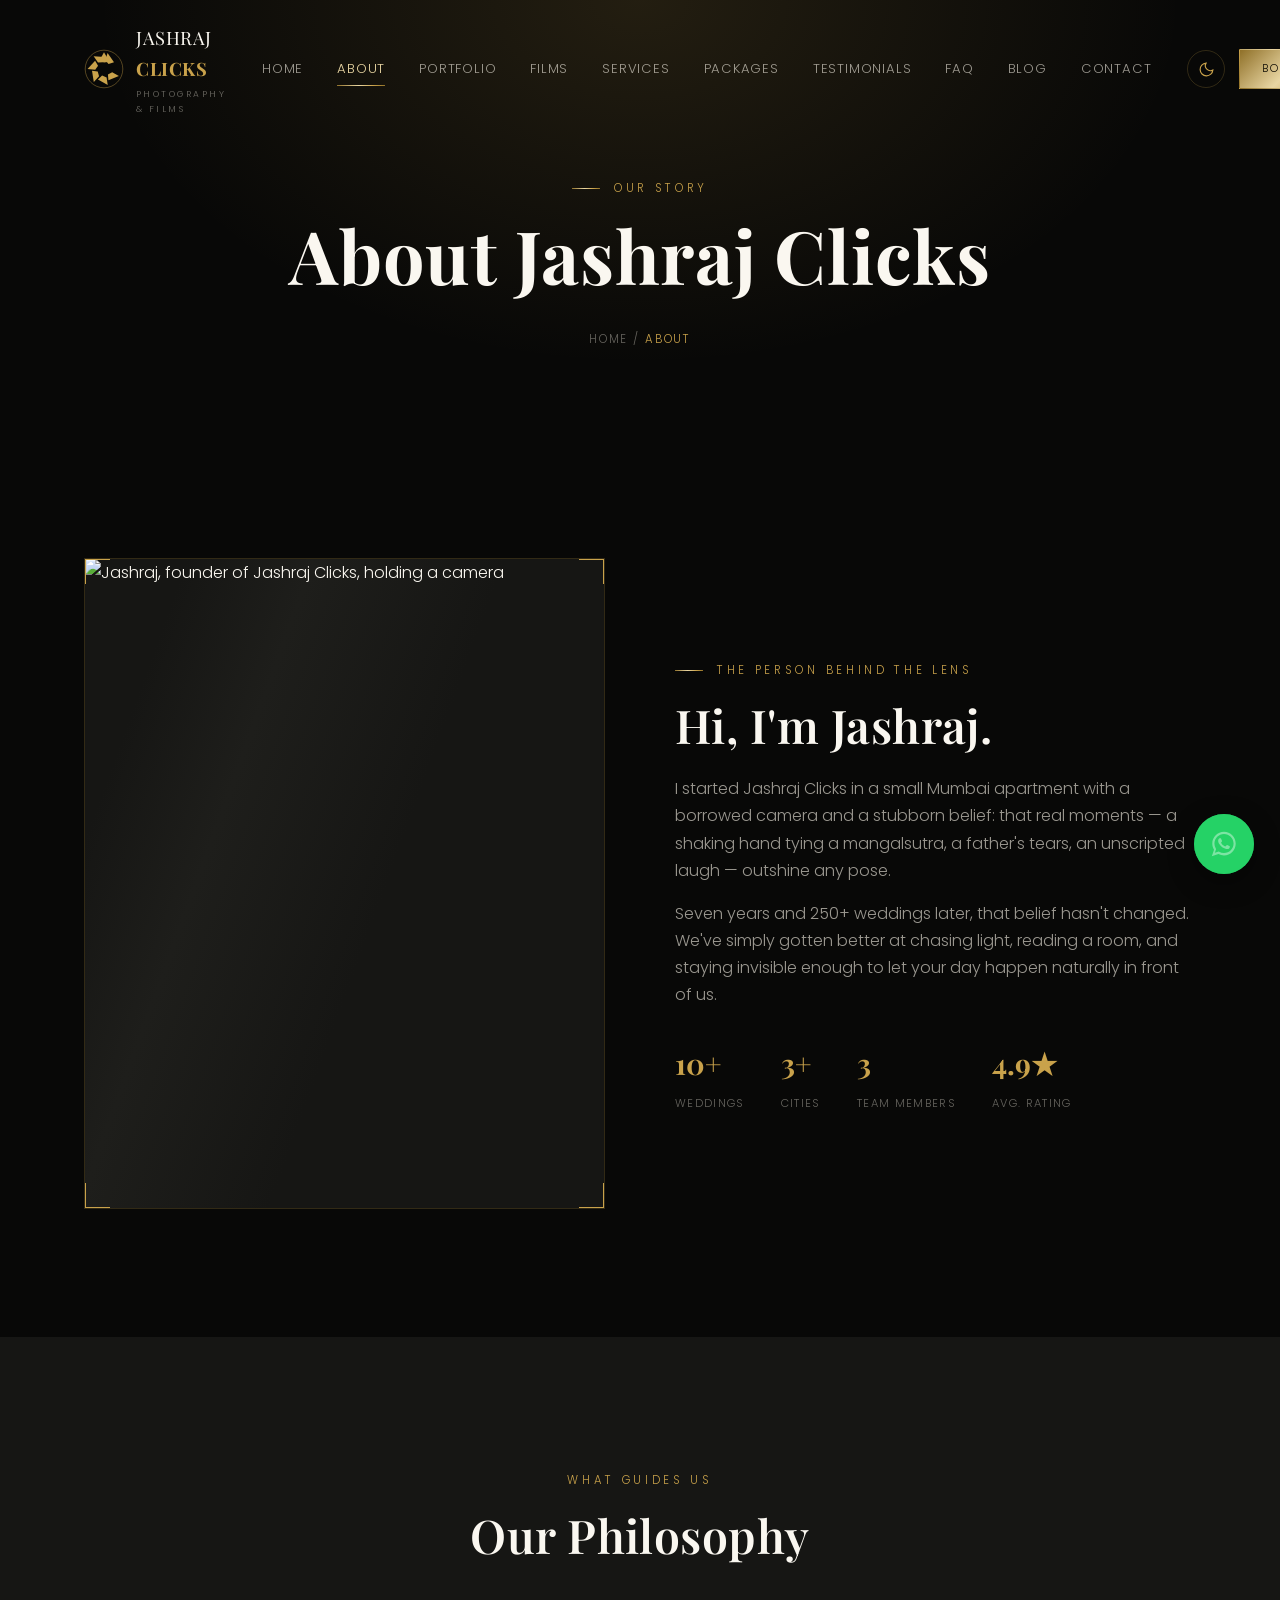
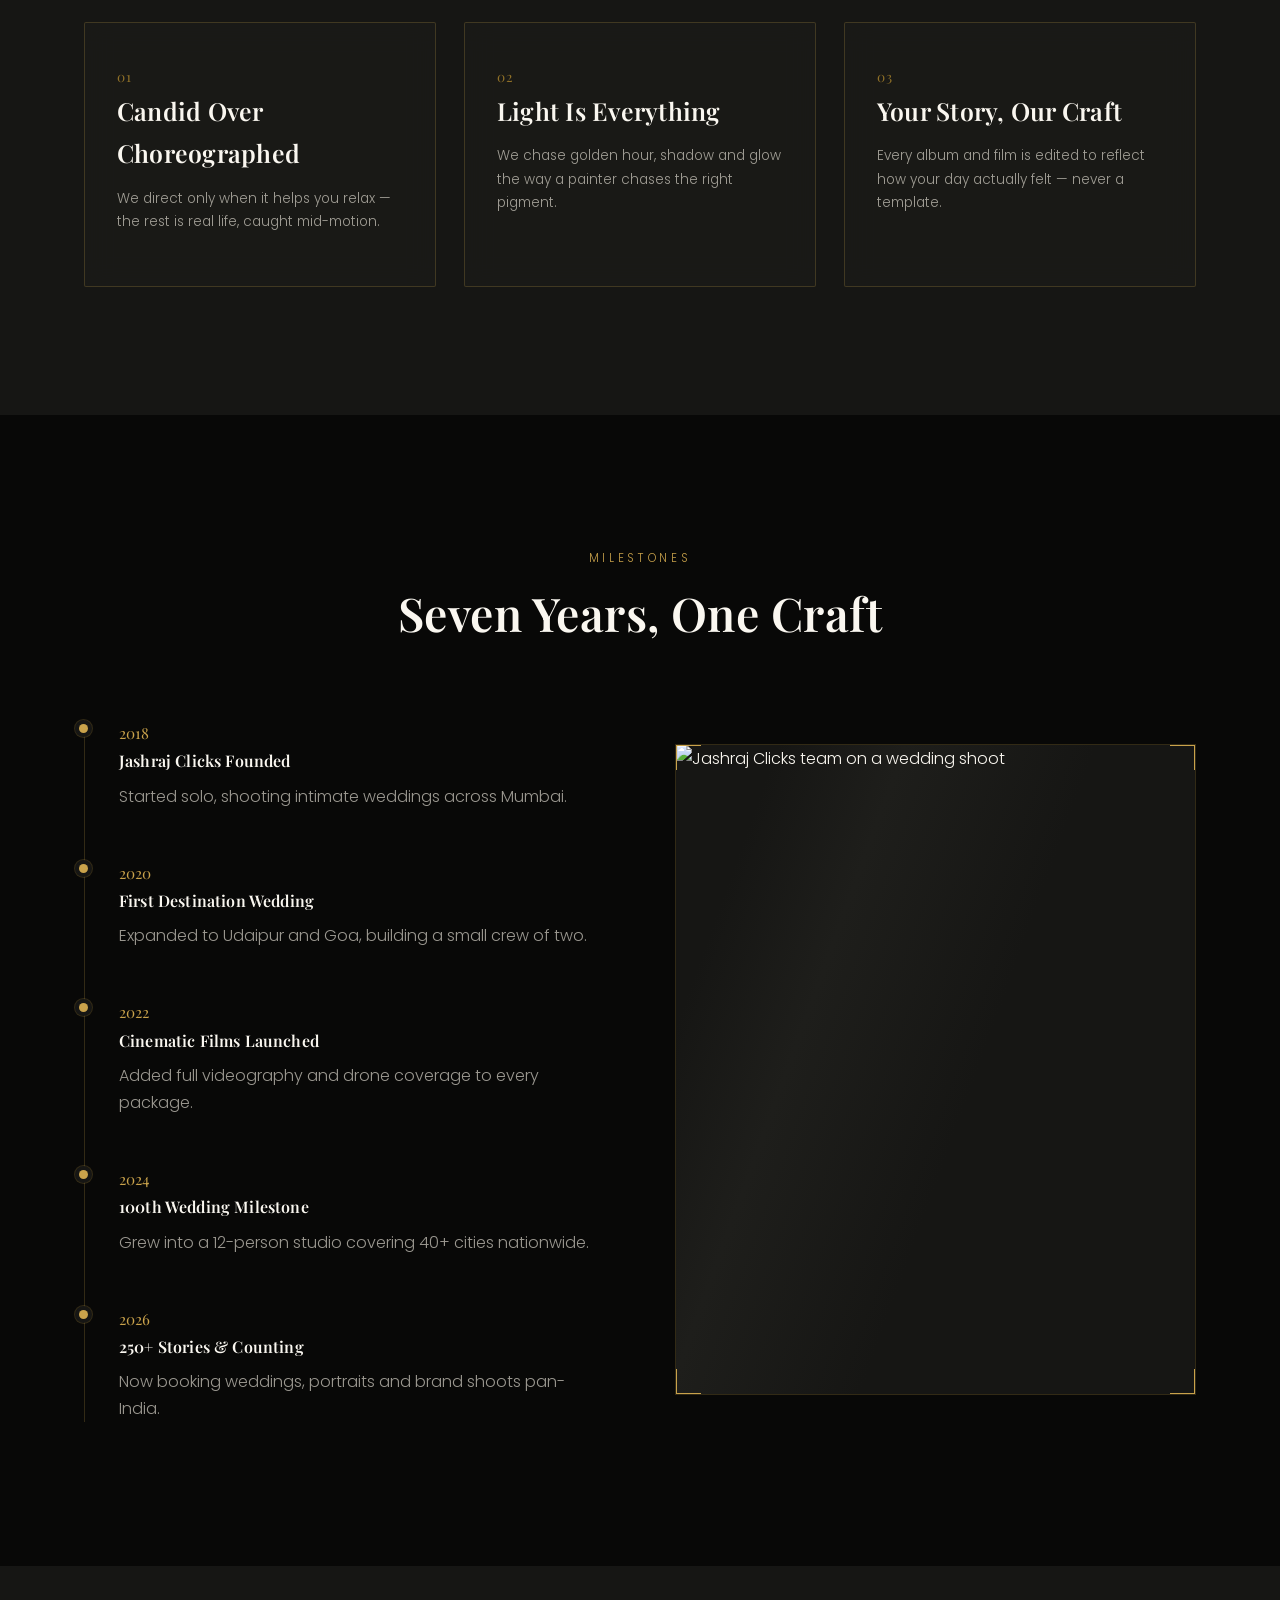
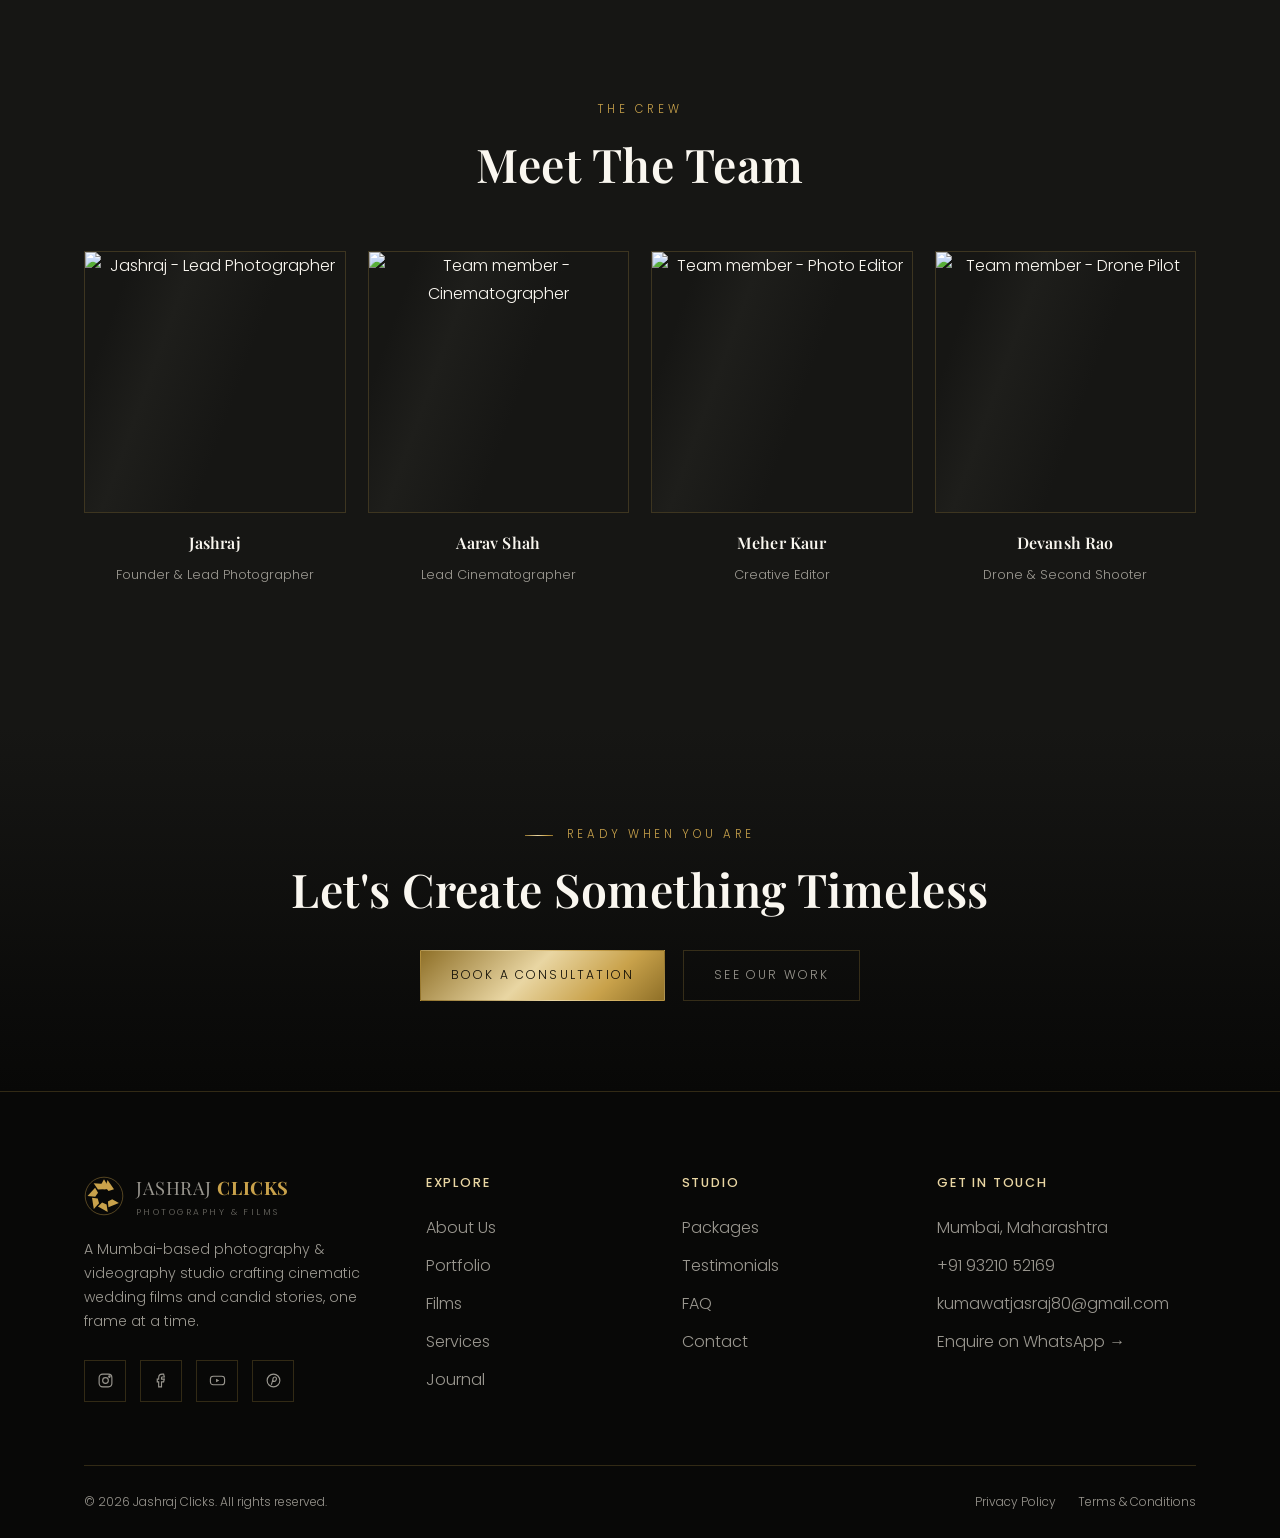
==== commit 31c345c3: "Update about.html" ====
--- a/about.html
+++ b/about.html
@@ -108,9 +108,9 @@
         <p>I started Jashraj Clicks in a small Mumbai apartment with a borrowed camera and a stubborn belief: that real moments — a shaking hand tying a mangalsutra, a father's tears, an unscripted laugh — outshine any pose.</p>
         <p>Seven years and 250+ weddings later, that belief hasn't changed. We've simply gotten better at chasing light, reading a room, and staying invisible enough to let your day happen naturally in front of us.</p>
         <div class="stat-row">
-          <div><b>250+</b><span>Weddings</span></div>
-          <div><b>40+</b><span>Cities</span></div>
-          <div><b>12</b><span>Team Members</span></div>
+          <div><b>10+</b><span>Weddings</span></div>
+          <div><b>3+</b><span>Cities</span></div>
+          <div><b>3</b><span>Team Members</span></div>
           <div><b>4.9★</b><span>Avg. Rating</span></div>
         </div>
       </div>
@@ -229,7 +229,7 @@
         </a>
         <p style="max-width:280px; font-size:.88rem;">A Mumbai-based photography &amp; videography studio crafting cinematic wedding films and candid stories, one frame at a time.</p>
         <div class="social-row">
-          <a href="https://instagram.com" target="_blank" rel="noopener" aria-label="Instagram"><svg viewBox="0 0 24 24" fill="none" stroke="currentColor" stroke-width="1.6"><rect x="3" y="3" width="18" height="18" rx="5"/><circle cx="12" cy="12" r="4"/><circle cx="17.5" cy="6.5" r="1"/></svg></a>
+          <a href="https://www.instagram.com/jashraj._clicks?igsh=MW85b3NyNHAwN2NnNA==" target="_blank" rel="noopener" aria-label="Instagram"><svg viewBox="0 0 24 24" fill="none" stroke="currentColor" stroke-width="1.6"><rect x="3" y="3" width="18" height="18" rx="5"/><circle cx="12" cy="12" r="4"/><circle cx="17.5" cy="6.5" r="1"/></svg></a>
           <a href="https://facebook.com" target="_blank" rel="noopener" aria-label="Facebook"><svg viewBox="0 0 24 24" fill="none" stroke="currentColor" stroke-width="1.6"><path d="M15 3h-2a5 5 0 0 0-5 5v2H6v4h2v7h4v-7h3l1-4h-4V8a1 1 0 0 1 1-1h3z"/></svg></a>
           <a href="https://youtube.com" target="_blank" rel="noopener" aria-label="YouTube"><svg viewBox="0 0 24 24" fill="none" stroke="currentColor" stroke-width="1.6"><rect x="2" y="6" width="20" height="12" rx="4"/><path d="M10 9.5v5l4.5-2.5z" fill="currentColor" stroke="none"/></svg></a>
           <a href="https://pinterest.com" target="_blank" rel="noopener" aria-label="Pinterest"><svg viewBox="0 0 24 24" fill="none" stroke="currentColor" stroke-width="1.6"><circle cx="12" cy="12" r="9"/><path d="M9 18c1-3 1.8-6 2.4-8.6a2.4 2.4 0 1 1 4.6 1c-.3 1.6-1.5 2.9-3 2.9-1 0-1.7-.6-1.7-1.6"/></svg></a>
@@ -257,7 +257,7 @@
       <div>
         <h4>Get In Touch</h4>
         <ul>
-          <li>Bandra West, Mumbai, Maharashtra</li>
+          <li>Mumbai, Maharashtra</li>
           <li><a href="tel:+919321052169">+91 93210 52169</a></li>
           <li><a href="mailto:kumawatjasraj80@gmail.com">kumawatjasraj80@gmail.com</a></li>
           <li><a href="#" data-book data-package="General Enquiry">Enquire on WhatsApp →</a></li>
